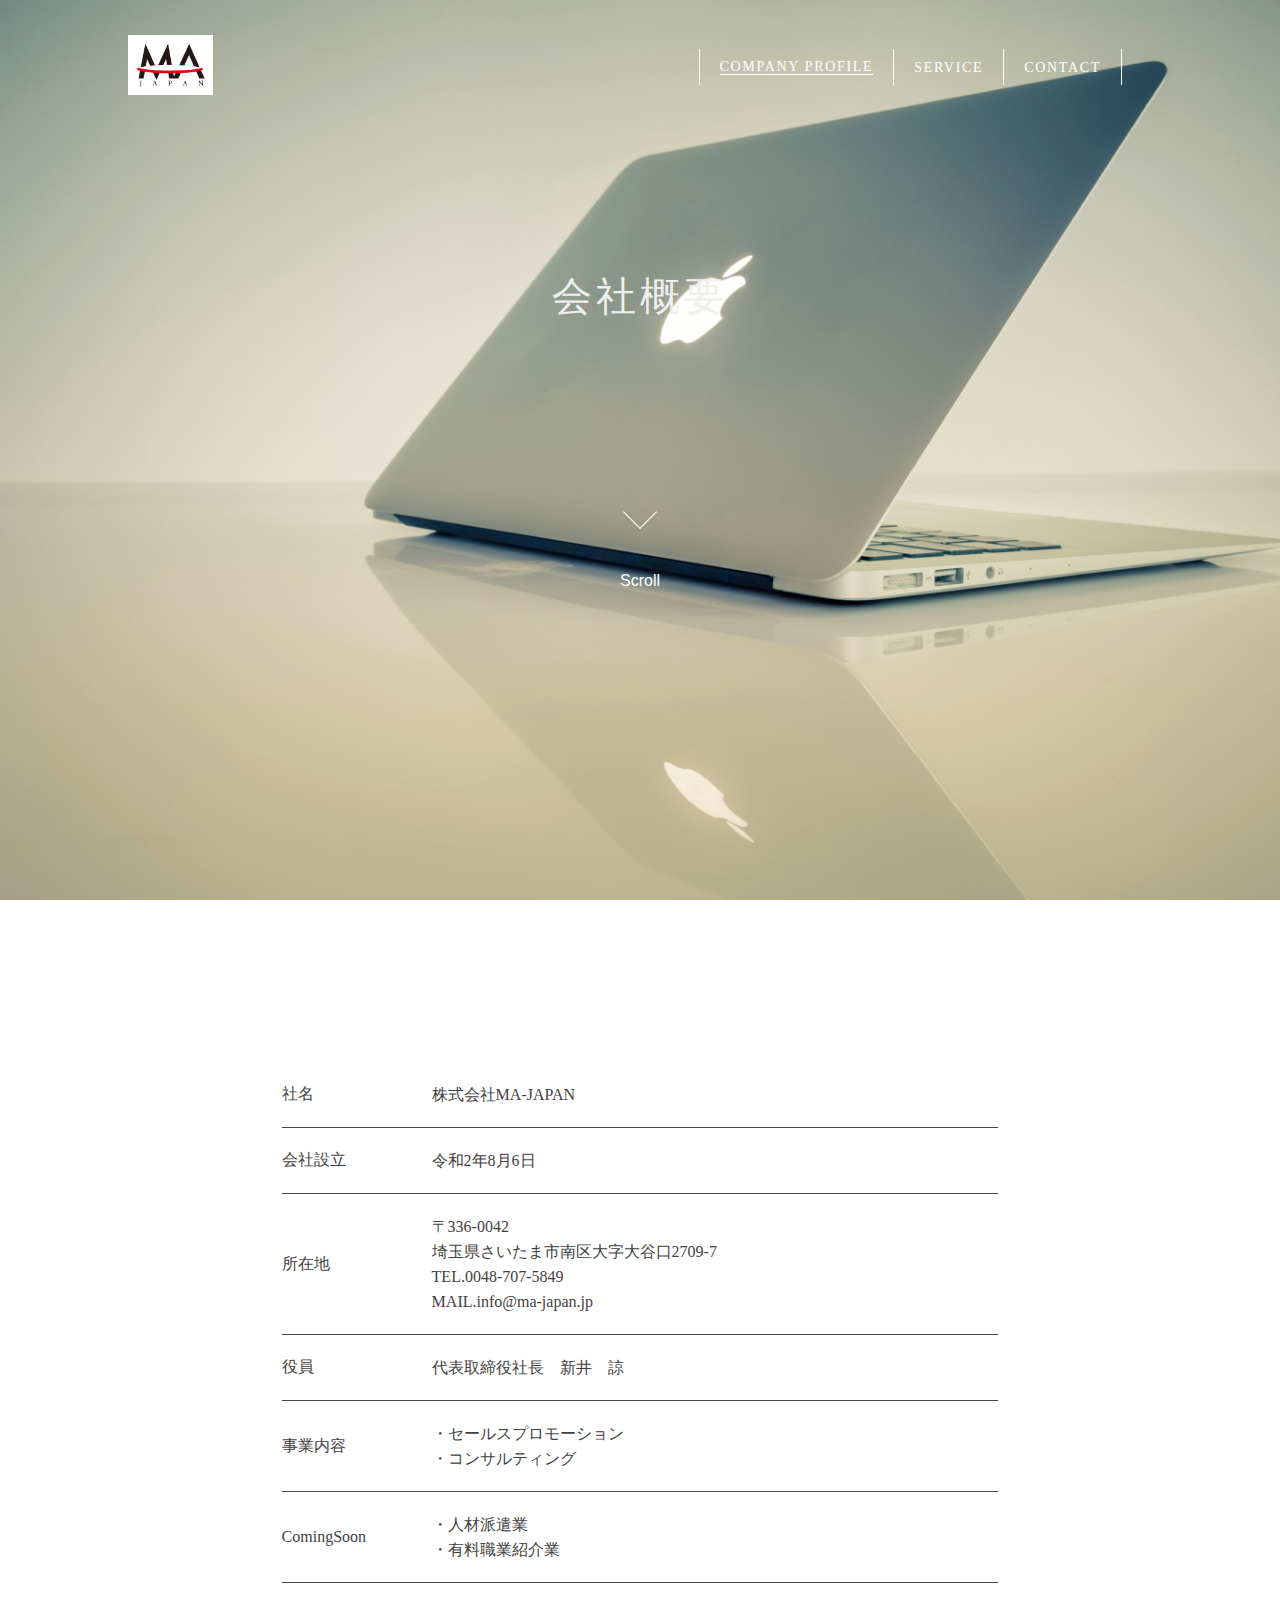
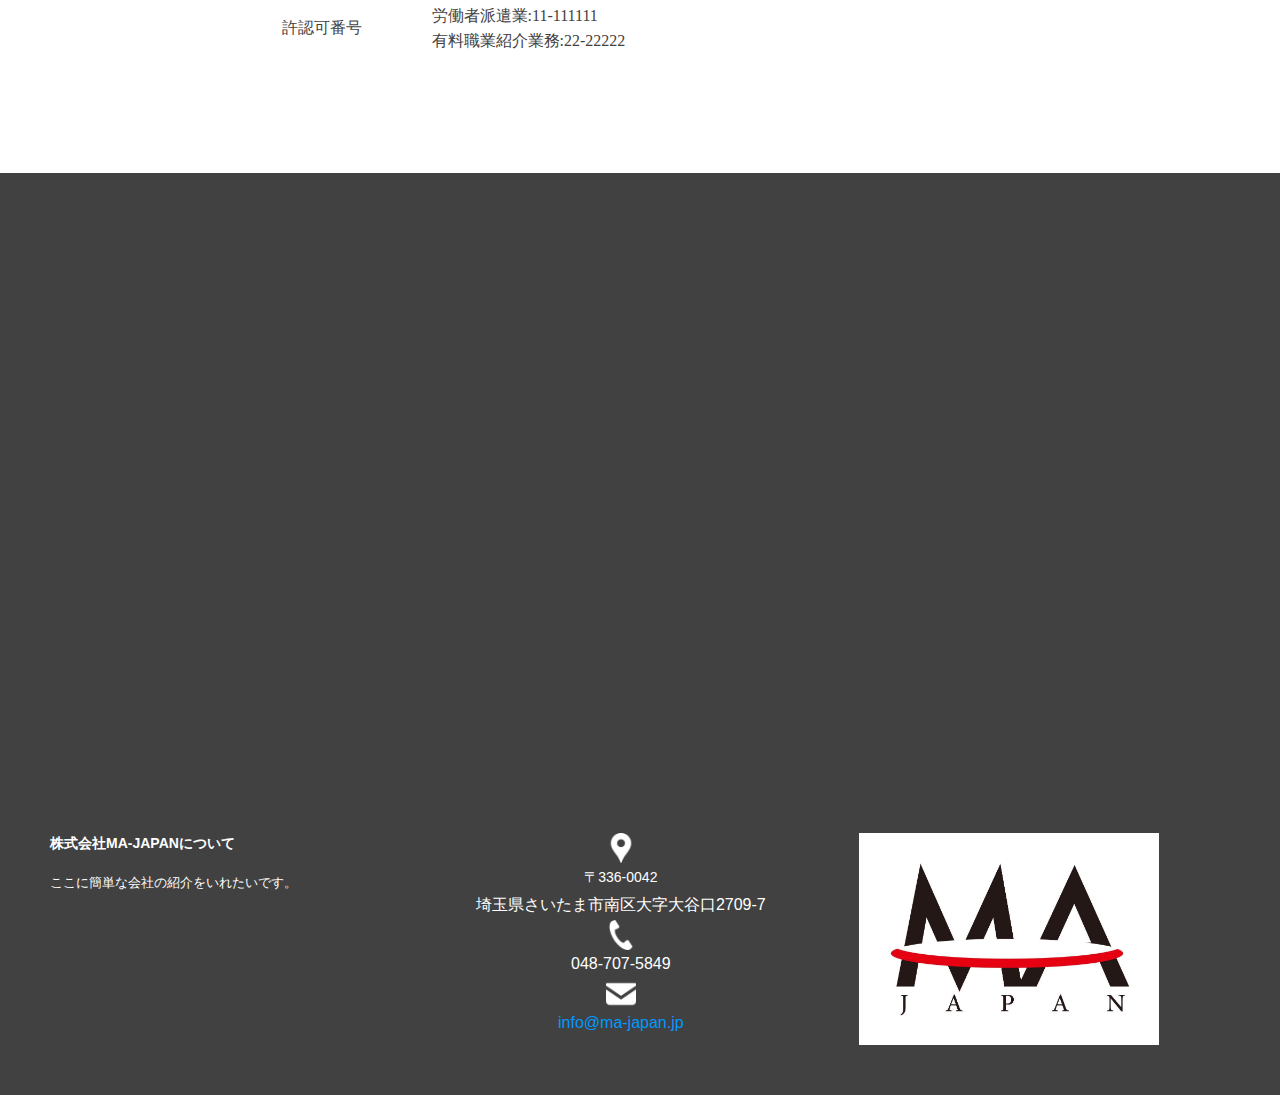
==== company.html @ 4486578c "Add files via upload" ====
<!DOCTYPE html>
<html lang="ja" xmlns:og="http://ogp.me/ns#">
<head>
  <meta http-equiv="Content-Type" content="text/html; charset=utf-8" />
  <meta http-equiv="Content-Style-Type" content="text/css" />
  <meta name="viewport" content="width=device-width, initial-scale=1, maximum-scale=1, user-scalable=no"/>
  <title>株式会社MA-JAPAN</title>
  <meta name="keywords" content="" />
  <meta name="description" content="" />
  <meta http-equiv="content-style-type" content="text/css" />
  <link rel="stylesheet" type="text/css" href="css/style.css" media="screen and (min-width: 899px)"/>
  <link rel="stylesheet" type="text/css" href="css/sp.css" media="screen and (max-width: 900px)"/>
  <link rel="stylesheet" type="text/css" href="css/index.css">
  <link rel="stylesheet" type="text/css" href="css/company.css">
  <link rel="stylesheet" type="text/css" href="css/responsive.css">
  <script src="https://ajax.googleapis.com/ajax/libs/jquery/2.0.3/jquery.min.js"></script>
  <script type="text/javascript" src="js/common.js"></script>
  <script type="text/javascript" src="js/jquery.js"></script>
  <link rel="icon" href="img/favicon.ico">
  <script>
  $(function(){
    click_menu();
  });

  function click_menu(){
    $('a[href^="#"]').click(function(){
      var speed = 1000;
      var href = $(this).attr("href");
      var target = $(href == "#" || href == "" ? 'html' : href);
      var position = target.offset().top;
      $('body,html').animate({scrollTop:position}, speed, 'swing');
      return false;
    });
  }

  window.onload = function() {
    let spinner = document.getElementById('my-spinner');

    // .box に .loaded を追加してローディング表示を消す
    spinner.classList.add('loaded');
  }

</script>
</head>
<body>
  <div id="my-spinner" class="box">
    <!-- type1 〜 type8 はお好みで -->
    <div class="spinner type1">
      <span>Loading...</span>
    </div>
  </div>
  <div id="main_company">
    <header>
      <!-- ヘッダー部分 -->
      <div id="main_header">
        <!-- <a href="index.html"><p class="main_header_logo">MA-JAPAN</p></a> -->
        <div id="main_header_logo">
          <a href="index.html"><img src="img/white_logo.jpg" alt="ヘッダーロゴ"></a>
          <div id="logo_font">
          </div>
        </div>
        <div id="main_header_info">
          <ul class="header_menu">
            <li class="btn1"><p>COMPANY PROFILE</p></li>
            <li class="btn2"><a href="service.html">SERVICE</a></li>
            <li class="btn3"><a href="contact.html">CONTACT</a></li>
          </ul>
        </div>
      </div>
      <!-- ここからメイン部分 -->
      <a class="menu">
        <span class="menu__line menu__line--top"></span>
        <span class="menu__line menu__line--center"></span>
        <span class="menu__line menu__line--bottom"></span>
      </a>
      <nav class="gnav">
        <div class="gnav__wrap">
          <ul class="gnav__menu">
            <li class="gnav__menu__item"><a href="company.html">COMPANY PROFILE</a></li>
            <li class="gnav__menu__item"><a href="service.html">SERVICE</a></li>
            <li class="gnav__menu__item"><a href="contact.html">CONTACT</a></li>
          </ul>
        </div>
      </nav>
    </header>
    <div id="company_font">
      <p classs="main_l">会社概要</p>
      <div id="scroll_company">
        <a href="#navi">Scroll<span></span></a>
      </div>
    </div>
    <div id="navi">
      <table>
        <tbody>
          <tr>
            <th>社名</th>
            <td>株式会社MA-JAPAN</td>
          </tr>
          <tr>
            <th>会社設立</th>
            <td>令和2年8月6日</td>
          </tr>
          <tr>
            <th>所在地</th>
            <td>〒336-0042<br>
              埼玉県さいたま市南区大字大谷口2709-7<br>
              TEL.0048-707-5849<br>
              MAIL.info@ma-japan.jp</td>
            </tr>
            <tr>
              <th>役員</th>
              <td>代表取締役社長　新井　諒</td>
            </tr>
            <tr>
              <th>事業内容</th>
              <td>
                ・セールスプロモーション<br>
                ・コンサルティング<br>
              </td>
            </tr>
            <tr>
              <th>ComingSoon</th>
              <td>
                ・人材派遣業<br>
                ・有料職業紹介業
              </td>
            </tr>
            <tr>
              <th>許認可番号</th>
              <td>労働者派遣業:11-111111<br>
                有料職業紹介業務:22-22222
              </td>
            </tr>
          </tbody>
        </table>
      </div>
      <div id="map">
        <iframe src="https://www.google.com/maps/embed?pb=!1m18!1m12!1m3!1d5468.989412065244!2d139.69213723415893!3d35.86037176868187!2m3!1f0!2f0!3f0!3m2!1i1024!2i768!4f13.1!3m3!1m2!1s0x6018954a46670385%3A0x32620290a5b397e2!2z44CSMzM2LTAwNDIg5Z-8546J55yM44GV44GE44Gf44G-5biC5Y2X5Yy65aSn5a2X5aSn6LC35Y-j77yS77yX77yQ77yZ4oiS77yX!5e0!3m2!1sja!2sjp!4v1597190887339!5m2!1sja!2sjp"
        width="100%" height="600px" frameborder="0" style=filter:grayscale(50%);-webkit-filter:grayscale(50%) allowfullscreen></iframe>
      </div>
    </div>
    <footer class="footer">
      <div class="footer-left col-md-4 col-sm-6">
        <p class="about">
          <span>株式会社MA-JAPANについて</span> ここに簡単な会社の紹介をいれたいです。
        </p>
        <!-- <div class="icons">
        <a href="#"><i class="fa fa-facebook"></i></a>
        <a href="#"><i class="fa fa-twitter"></i></a>
        <a href="#"><i class="fa fa-linkedin"></i></a>
        <a href="#"><i class="fa fa-google-plus"></i></a>
        <a href="#"><i class="fa fa-instagram"></i></a>
      </div> -->
    </div>
    <div class="footer-center col-md-4 col-sm-6">
      <img src="img/map.png" alt="tel.png">
      <div id="icon">
        <p><span> 〒336-0042</span> 埼玉県さいたま市南区大字大谷口2709-7</p>
      </div>
      <img src="img/tel.png" alt="tel.png">
      <div id="icon">
        <p> 048-707-5849</p>
      </div>
      <img src="img/mail.png" alt="tel.png">
      <div id="icon">
        <p><a href="#">info@ma-japan.jp</a></p>
      </div>
    </div>
    <div class="footer-right col-md-4 col-sm-6">
      <img src="img/white_logo.jpg" alt=""></a>
    </div>
  </footer>
  <div class="clear"></div>
</body>
</html>
---- css/style.css ----
@charset "utf-8";
*{margin:0;padding:0;}
body{
	font: 15px "游ゴシック","YuGothic","ヒラギノ角ゴ Pro W3","Hiragino Kaku Gothic Pro","ＭＳ Ｐゴシック","MS PGothic","メイリオ","Meiryo",arial,Osaka,Sans-Serif;
	color:#443f3f;
	min-width:1080px;
	line-height: 1.8em;
	position: relative;
}
a{
	text-decoration:none;
	color:#1d2088;
}
a:hover{
	color: #CB99CA;
	text-decoration:none;
}
a:active, a:focus{
	outline: 0;
}
a:hover img{
	opacity:0.9;
	filter:alpha(opacity=90);
	-ms-filter: “alpha( opacity=90 )”;
}
img{
	border:0;
}
ul,li{
	list-style: none;
}
.clear{
	clear:both;
}
.center{
	text-align:center;
}
.left{
	text-align: left;
}
.right{
	text-align: right;
}

/* PC専用 */
.pcnon{
	display: none;
}

/* ヘッダー */
h1{
	text-align:center;
	font-size: 12px;
	font-weight: normal;
}
h2{
	text-align:center;
	padding-top: 15px;
}
h2 img{
	width: 189px;
}

@charset "utf-8";

*{margin:0;padding:0;}

/* メニュー */

/*menu*/
.menu{
    height: 20px;
    position: absolute;
    right: 20px;
    top: 55px;
    width: 30px;
    z-index: 99;
		cursor: pointer;
		display: none
}
.menu__line{
    background: white;
    display: block;
    height: 2px;
    position: absolute;
    transition:transform .3s;
    width: 100%;
}
.menu__line--center{
    top: 9px;
}
.menu__line--bottom{
    bottom: 0;
}
.menu__line--top.active{
    top: 8px;
    transform: rotate(45deg);
}
.menu__line--center.active{
    transform:scaleX(0);
}
.menu__line--bottom.active{
    bottom: 10px;
    transform: rotate(135deg);
}
/*gnav*/
.gnav{
    background: rgba(0,0,0,0.8);
    display: none;
    height: 100%;
    position: fixed;
    width: 100%;
    z-index: 98;
    top: 0;
}
.gnav__wrap{
    align-items:center;
    display: flex;
    justify-content: center;
    position: absolute;
    width: 100%;
}
.gnav__menu__item{
    margin: 40px 0;
}
.gnav__menu__item a{
	color: #fff;
    font-size: 2em;
    font-weight: bold;
    padding: 40px;
	text-decoration: none;
    transition: .5s;
}
.gnav__menu__item a:hover{
    color: #666;
}


/* メイン */
.inner{
	width:1030px;
	margin:0 auto;
}

/* フッター */
.footlogo{
	background: #eee;
	text-align: center;
	margin-top: 70px;
	padding: 20px 0 18px;
}
.footlogo img{
	width: 189px;
}
---- css/sp.css ----
@charset "utf-8";
@import url("css/drawer.min.css");

*{margin:0;padding:0;}
body{
	font: 14px "游ゴシック","YuGothic","ヒラギノ角ゴ Pro W3","Hiragino Kaku Gothic Pro","ＭＳ Ｐゴシック","MS PGothic","メイリオ","Meiryo",arial,Osaka,Sans-Serif;
	color:#443f3f;
	line-height: 1.8em;
}
a{
	text-decoration:none;
	color:#1d2088;
}
a:hover{
	color: #FAEE00;
	text-decoration:none;
}
a:active, a:focus{
	outline: 0;
}
a:hover img{
	opacity:0.9;
	filter:alpha(opacity=90);
	-ms-filter: “alpha( opacity=90 )”;
}
img{
	border:0;
}
ul,li{
	list-style: none;
}
.clear{
	clear:both;
}
.center{
	text-align:center;
}
.left{
	text-align: left;
}
.right{
	text-align: right;
}
/* SP専用 */
.spnone{
	display: none;
}

/* ヘッダー */
h1{
	font-size: 11px;
	font-weight: normal;
	text-align: center;
}
header h2{
	padding: 10px 0 10px;
	text-align:center;
}
header h2 img{
	width: 37%;
}

/* メニュー */

/*menu*/
.menu{
    height: 20px;
    position: absolute;
    right: 20px;
    top: 55px;
    width: 30px;
    z-index: 99;
		/* display: none; */
}
.menu__line{
    background: white;
    display: block;
    height: 2px;
    position: absolute;
    transition:transform .3s;
    width: 100%;
}
.menu__line--center{
    top: 9px;
}
.menu__line--bottom{
    bottom: 0;
}
.menu__line--top.active{
    top: 8px;
    transform: rotate(45deg);
}
.menu__line--center.active{
    transform:scaleX(0);
}
.menu__line--bottom.active{
    bottom: 10px;
    transform: rotate(135deg);
}
/*gnav*/
.gnav{
    background: rgba(0,0,0,0.8);
    display: none;
    height: 100%;
    position: fixed;
    width: 100%;
    z-index: 98;
    top: 0;
}
.gnav__wrap{
    align-items:center;
    display: flex;
    /* height: 100%; */
    justify-content: center;
    position: absolute;
    width: 100%;
}
.gnav__menu__item{
    margin: 40px 0;
}

.gnav__menu {
	margin-top: 40px;
}

.gnav__menu__item a{
	color: #fff;
    font-size: 2em;
    font-weight: bold;
    /* padding: 40px; */
	text-decoration: none;
    transition: .5s;
}
.gnav__menu__item a:hover{
    color: #666;
}


/* メイン */
.spinner{
	width:92%;
	margin:0 auto;
}

/* フッター */
footer{
	background: #eee;
	padding: 30px 0 28px;
	/* margin-top: 50px; */
}
.footlogo{
	text-align: center;
}
.footlogo img{
	width: 40%;
}

/* ページトップ */
#page-top {
	position: fixed;
	bottom: 0px;
	right: 20px;
	font-size: 10px;
  font-weight:bold;
	z-index: 9999;
	background: #000;
	border-radius: 5px;
	letter-spacing: 0.1em;
	text-align:center;
	line-height:1.3em;
}
#page-top a {
	color: #fff;
	display: block;
  padding: 6px 4px 5px 5px;
}
#page-top a:hover {
	background: #f4901e;
  color: #fff;
  border-radius: 5px;
}
---- css/index.css ----
@charset "UTF-8";

/*---Reset---*/
body, h1, h2, h3, h4, h5, h6, p, address,
ul, ol, li, dl, dt, dd, img, form, table, tr, th, td {
	margin: 0;
	padding: 0;
	border: none;
	font-style: normal;
	font-weight: normal;
	font-size: 100%;
	text-align: left;
	list-style-type: none;
	border-collapse: collapse;
}

textarea { font-size: 100%; vertical-align:middle;}
img { border-style: none; display: block; }
hr { display: none; }
em{font-style: normal}
input{line-height:auto;vertical-align:middle;}
strong.more{color:#c30}
a{text-decoration: none;}

html {
}

body {
	font-family:'ヒラギノ角ゴ Pro W3','Hiragino Kaku Gothic Pro','メイリオ',Meiryo,'ＭＳ Ｐゴシック',sans-serif;
}

/*クラス定義*/
.clearfix:after {
	content: ".";
	display: block;
	clear: both;
	height: 0;
	visibility: hidden;
}

.clearfix {
	display: inline-table;
}

/* Hides from IE-mac \*/
* html .clearfix{height: 1%;}
*+html .clearfix{min-height: 1%;}
.clearfix {display: block;}
/* End hide from IE-mac */

* {
	-webkit-box-sizing: border-box;
	-moz-box-sizing: border-box;
	-o-box-sizing: border-box;
	-ms-box-sizing: border-box;
	box-sizing: border-box;
}

/*--- ページ基本デザイン ---*/

/* ローディングアニメーション */
.spinner {
  position: absolute;
  top: 50%;
  left: 50%;
  -webkit-transform: translate(-50%, -50%);
          transform: translate(-50%, -50%);
  -webkit-transform-origin: center;
          transform-origin: center;
  width: 120px;
  height: 120px;
}

/* Loading テキスト */
.spinner span {
  position: absolute;
  top: 50%;
  left: 50%;
  -webkit-transform: translate(-50%, -50%);
          transform: translate(-50%, -50%);
  font-size: 12px;
}
/* 1番目のアニメーションの場合 */
.spinner.type1 {
  border-radius: 50%;
  border-width: 8px;
  border-style: solid;
  border-color: #fff rgba(255, 255, 255, 0.12) rgba(255, 255, 255, 0.12);
  /* ローディング要素のアニメーションを指定 */
  -webkit-animation: spinner1_1 1.5s infinite linear forwards;
          animation: spinner1_1 1.5s infinite linear forwards;
}
.spinner.type1 span {
  /* Loading テキストのアニメーションを指定 */
  animation: spinner_loading_text 1.5s infinite linear forwards reverse;
}

/* ローディング要素のアニメーション内容 */
@-webkit-keyframes spinner1_1 {
  0% {
    -webkit-transform: translate(-50%, -50%) rotate(0);
            transform: translate(-50%, -50%) rotate(0);
  }
  100% {
    -webkit-transform: translate(-50%, -50%) rotate(360deg);
            transform: translate(-50%, -50%) rotate(360deg);
  }
}

@keyframes spinner1_1 {
  0% {
    -webkit-transform: translate(-50%, -50%) rotate(0);
            transform: translate(-50%, -50%) rotate(0);
  }
  100% {
    -webkit-transform: translate(-50%, -50%) rotate(360deg);
            transform: translate(-50%, -50%) rotate(360deg);
  }
}

/* Loading テキストのアニメーション内容 */
@-webkit-keyframes spinner_loading_text {
  0% {
    opacity: 1;
    -webkit-transform: translate(-50%, -50%) rotate(0deg);
            transform: translate(-50%, -50%) rotate(0deg);
  }
  50% {
    opacity: 0;
    -webkit-transform: translate(-50%, -50%) rotate(180deg);
            transform: translate(-50%, -50%) rotate(180deg);
  }
  100% {
    opacity: 1;
    -webkit-transform: translate(-50%, -50%) rotate(360deg);
            transform: translate(-50%, -50%) rotate(360deg);
  }
}
@keyframes spinner_loading_text {
  0% {
    opacity: 1;
    -webkit-transform: translate(-50%, -50%) rotate(0deg);
            transform: translate(-50%, -50%) rotate(0deg);
  }
  50% {
    opacity: 0;
    -webkit-transform: translate(-50%, -50%) rotate(180deg);
            transform: translate(-50%, -50%) rotate(180deg);
  }
  100% {
    opacity: 1;
    -webkit-transform: translate(-50%, -50%) rotate(360deg);
            transform: translate(-50%, -50%) rotate(360deg);
  }
}

.box{
  position: fixed;
  top: 0;
  left: 0;
  width: 100vw;
  height: 100vh;
  z-index: 9999;
  -webkit-transition: all 1.2s ease; /* 1.2秒でフェードアウト */
          transition: all 1.2s ease;
  color: #fff; /* ローディングアニメーションカラー */
  background-color: #333; /* 背景カラー */
}

/* ローディング表示を消すための定義 */
.box.loaded{
  opacity:0;
  visibility:hidden;
  pointer-events:none;
}



#scroll {
	padding-top: 30px;
	margin: 0 auto;
	text-align: center;
}
 #scroll a {
  padding-top: 70px;
	color: black;
}
#scroll a span {
  position: absolute;
  top: 90%;
  left: 50%;
  width: 24px;
  height: 24px;
  margin-left: -12px;
  border-left: 1px solid black;
  border-bottom: 1px solid black;
  -webkit-transform: rotate(-45deg);
  transform: rotate(-45deg);
  -webkit-animation: sdb 1.5s infinite;
  animation: sdb 1.5s infinite;
  box-sizing: border-box;
}
@-webkit-keyframes sdb {
  0% {
    -webkit-transform: rotate(-45deg) translate(0, 0);
    opacity: 0;
  }
  50% {
    opacity: 1;
  }
  100% {
    -webkit-transform: rotate(-45deg) translate(-20px, 20px);
    opacity: 0;
  }
}
@keyframes sdb {
  0% {
    transform: rotate(-45deg) translate(0, 0);
    opacity: 0;
  }
  50% {
    opacity: 1;
  }
  100% {
    transform: rotate(-45deg) translate(-20px, 20px);
    opacity: 0;
  }
}

#main_all {
	background-size: cover;
	background-position: center;
	background-repeat: no-repeat;
	height: 550px;
	width: 100%;
	background: -moz-linear-gradient(top, #555555, #FFF);
	background: -webkit-linear-gradient(top, #555555, #FFF);
	background: linear-gradient(to bottom, #555555, #FFF);
	margin-bottom: 100px;
	position: relative;
}


#main_header {
	width: 1140px;
	margin: 0 auto;
	height: 70px;
	padding-top: 20px;
	/* border-bottom: 1px solid #9f9f9f; */
	/* background-color: yellow; */
}

#main_header_logo {
	display: flex;
	/* background-color: #9f9f9f; */
	float: left;
	height: 70px;
	width: 70px;
	font-size: 14px;
	color: white;
	/* line-height: 60px; */
	padding-top: 15px;
	font-family: 'Roboto Slab', serif
}

#main_header_logo img {
	height: 60px;
}

#logo_font p{
	width: 80px;
	padding-top: 15px;
}

#main_header_info {
	/* background-color: green; */
	float: right;
	margin: 29px 30px;
}

/* liと：の間を空けると反応しないよ */
#main_header_info li:first-child {
	border-left: 1px solid white;
}

#main_header_info li {
	float: left;
	border-right: 1px solid white;
	padding: 10px 20px;
	line-height: 15px;
}

#main_header_info li a {
	font-size: 14px;
	color: white;
	line-height: 15px;
	/* font-family: sans-serif; */
	font-family: 'Roboto Slab', serif;
	letter-spacing: 0.12em;
	position: relative;
	display: inline-block;
	transition: .3s;
}

#main_header_info li a::after {
  position: absolute;
  bottom: 0;
  left: 0;
  content: '';
  width: 0;
  height: 1px;
  background-color: white;
  transition: .3s;
}
#main_header_info li a:hover::after {
  width: 100%;
}



#inner {
	margin: 200px auto;
}

 #inner  p{
	font-size: 40px;
	font-weight: 200;
	line-height: 1.33333333;
	letter-spacing: 0.1em;
	text-align: center;
	font-family: 'Roboto Slab', serif;
	width: 314px;
	margin: 0 auto;
	/* color: #EEEEEE; */
}

#servise_font {
	font-size: 32px;
	font-weight: 200;
	line-height: 1.33333333;
	letter-spacing: 0.1em;
	font-family: 'Roboto Slab', serif;
	margin-top: 180px;
	/* width: 40%; */
	float: right;
	text-align: center;
}

#img_f {
	background-image: url(../img/pawel-chu-ULh0i2txBCY-unsplash.jpg);
	background-size: cover;
	background-position: center;
	background-repeat: no-repeat;
	height: 550px;
	width: 100%;
}

#servise {
	font-size: 32px;
	font-weight: 200;
	line-height: 1.33333333;
	letter-spacing: 0.1em;
	font-family: 'Roboto Slab', serif;
	text-align: center;
	margin: 0 0 50px 0;
	padding-top: 50px;
}

#service_pic {
	padding: 10px;
	margin: 0 auto;
}

.btn-flat-simple {
  position: relative;
  display: inline-block;
  padding: 0.25em 0.5em;
  text-decoration: none;
  color: #173747;
  background: #ECECEC;
  transition: .4s;
}

.btn-flat {
  position: relative;
  display: inline-block;
  padding: 0.25em 0.5em;
  text-decoration: none;
  color: #173747;
  transition: .4s;
}


.btn-flat-simple:hover {
  background: #FF6928	;
  color: white;
}

#second_all {
	background-size: cover;
	background-position: center;
	background-repeat: no-repeat;
	height: 100%;
	width: 100%;
	background: -moz-linear-gradient(top, #555555, #FFF);
	background: -webkit-linear-gradient(top, #555555, #FFF);
	background: linear-gradient(to bottom, #FFF, #848484);
	position: relative;
	padding-bottom: 50px;
}


.grid {
	position: relative;
	margin: 0 auto;
	max-width: 900px;
	list-style: none;
	text-align: center;
	display: flex;
	flex-wrap: wrap;
}

/* Common style */
.grid figure {
	position: relative;
	overflow: hidden;
	margin: 0 auto;
	background: #3085a3;
	text-align: center;
	cursor: pointer;
	display: flex;
	flex-wrap: wrap;
	width: 400px;
	height: 300px;
}

.grid figure img {
	position: relative;
	display: block;
	min-height: 100%;
	max-width: 100%;
	opacity: 0.8;
}

.grid figure figcaption {
	padding: 2em;
	color: #fff;
	text-transform: uppercase;
	font-size: 1.25em;
	-webkit-backface-visibility: hidden;
	backface-visibility: hidden;
}

.grid figure figcaption::before,
.grid figure figcaption::after {
	pointer-events: none;
}

.grid figure figcaption,
.grid figure figcaption > a {
	position: absolute;
	top: 0;
	left: 0;
	width: 100%;
	height: 100%;
}

/* Anchor will cover the whole item by default */
/* For some effects it will show as a button */
.grid figure figcaption > a {
	z-index: 1000;
	text-indent: 200%;
	white-space: nowrap;
	font-size: 0;
	opacity: 0;
}

.grid figure h2 {
	word-spacing: -0.15em;
	font-weight: 300;
}

.grid figure h2 span {
	font-weight: 800;
}

.grid figure h2,
.grid figure p {
	margin: 0;
}

.grid figure p {
	letter-spacing: 1px;
	font-size: 68.5%;
}

/* Individual effects */

/*---------------*/
/***** Lily *****/
/*---------------*/

figure.effect-lily img {
	max-width: none;
	width: -webkit-calc(100% + 50px);
	width: calc(100% + 50px);
	opacity: 0.7;
	-webkit-transition: opacity 0.35s, -webkit-transform 0.35s;
	transition: opacity 0.35s, transform 0.35s;
	-webkit-transform: translate3d(-40px,0, 0);
	transform: translate3d(-40px,0,0);
}

figure.effect-lily figcaption {
	text-align: left;
}

figure.effect-lily figcaption > div {
	position: absolute;
	bottom: 0;
	left: 0;
	padding: 2em;
	width: 100%;
	height: 50%;
}

figure.effect-lily h2,
figure.effect-lily p {
	-webkit-transform: translate3d(0,40px,0);
	transform: translate3d(0,40px,0);
}

figure.effect-lily h2 {
	-webkit-transition: -webkit-transform 0.35s;
	transition: transform 0.35s;
}

figure.effect-lily p {
	color: rgba(255,255,255,0.8);
	opacity: 0;
	-webkit-transition: opacity 0.2s, -webkit-transform 0.35s;
	transition: opacity 0.2s, transform 0.35s;
}

figure.effect-lily:hover img,
figure.effect-lily:hover p {
	opacity: 1;
}

figure.effect-lily:hover img,
figure.effect-lily:hover h2,
figure.effect-lily:hover p {
	-webkit-transform: translate3d(0,0,0);
	transform: translate3d(0,0,0);
}

figure.effect-lily:hover p {
	-webkit-transition-delay: 0.05s;
	transition-delay: 0.05s;
	-webkit-transition-duration: 0.35s;
	transition-duration: 0.35s;
}

/*---------------*/
/***** Sadie *****/
/*---------------*/

figure.effect-sadie figcaption::before {
	position: absolute;
	top: 0;
	left: 0;
	width: 100%;
	height: 100%;
	background: -webkit-linear-gradient(top, rgba(72,76,97,0) 0%, rgba(72,76,97,0.8) 75%);
	background: linear-gradient(to bottom, rgba(72,76,97,0) 0%, rgba(72,76,97,0.8) 75%);
	content: '';
	opacity: 0;
	-webkit-transform: translate3d(0,50%,0);
	transform: translate3d(0,50%,0);
}

figure.effect-sadie h2 {
	position: absolute;
	top: 50%;
	left: 0;
	width: 100%;
	text-align: center;
	font-size: 23px;
	color: #e5e5e5;
	-webkit-transition: -webkit-transform 0.35s, color 0.35s;
	transition: transform 0.35s, color 0.35s;
	-webkit-transform: translate3d(0,-50%,0);
	transform: translate3d(0,-50%,0);
}

figure.effect-sadie h3 {
	position: absolute;
	top: 50%;
	left: 0;
	width: 100%;
	/* text-align: center; */
	font-size: 23px;
	color: #e5e5e5;
	-webkit-transition: -webkit-transform 0.35s, color 0.35s;
	transition: transform 0.35s, color 0.35s;
	-webkit-transform: translate3d(0,-50%,0);
	transform: translate3d(0,-50%,0);
}


figure.effect-sadie figcaption::before,
figure.effect-sadie p {
	-webkit-transition: opacity 0.35s, -webkit-transform 0.35s;
	transition: opacity 0.35s, transform 0.35s;
}

figure.effect-sadie p {
	position: absolute;
	bottom: 0;
	left: 0;
	padding: 2em;
	width: 100%;
	opacity: 0;
	-webkit-transform: translate3d(0,10px,0);
	transform: translate3d(0,10px,0);
}

figure.effect-sadie:hover h2 {
	color: #fff;
	-webkit-transform: translate3d(0,-50%,0) translate3d(0,-40px,0);
	transform: translate3d(0,-50%,0) translate3d(0,-40px,0);
}
figure.effect-sadie:hover h3 {
	color: #fff;
	-webkit-transform: translate3d(0,-50%,0) translate3d(0,-40px,0);
	transform: translate3d(0,-50%,0) translate3d(0,-40px,0);
}


figure.effect-sadie:hover figcaption::before ,
figure.effect-sadie:hover p {
	opacity: 1;
	-webkit-transform: translate3d(0,0,0);
	transform: translate3d(0,0,0);
}

/*---------------*/
/***** Roxy *****/
/*---------------*/

figure.effect-roxy {
	background: -webkit-linear-gradient(45deg, #ff89e9 0%, #05abe0 100%);
	background: linear-gradient(45deg, #ff89e9 0%,#05abe0 100%);
}

figure.effect-roxy img {
	max-width: none;
	width: -webkit-calc(100% + 60px);
	width: calc(100% + 60px);
	-webkit-transition: opacity 0.35s, -webkit-transform 0.35s;
	transition: opacity 0.35s, transform 0.35s;
	-webkit-transform: translate3d(-50px,0,0);
	transform: translate3d(-50px,0,0);
}

figure.effect-roxy figcaption::before {
	position: absolute;
	top: 30px;
	right: 30px;
	bottom: 30px;
	left: 30px;
	border: 1px solid #fff;
	content: '';
	opacity: 0;
	-webkit-transition: opacity 0.35s, -webkit-transform 0.35s;
	transition: opacity 0.35s, transform 0.35s;
	-webkit-transform: translate3d(-20px,0,0);
	transform: translate3d(-20px,0,0);
}

figure.effect-roxy figcaption {
	padding: 3em;
	text-align: left;
}

figure.effect-roxy h2 {
	padding: 30% 0 10px 0;
}

figure.effect-roxy p {
	opacity: 0;
	-webkit-transition: opacity 0.35s, -webkit-transform 0.35s;
	transition: opacity 0.35s, transform 0.35s;
	-webkit-transform: translate3d(-10px,0,0);
	transform: translate3d(-10px,0,0);
}

figure.effect-roxy:hover img {
	opacity: 0.7;
	-webkit-transform: translate3d(0,0,0);
	transform: translate3d(0,0,0);
}

figure.effect-roxy:hover figcaption::before,
figure.effect-roxy:hover p {
	opacity: 1;
	-webkit-transform: translate3d(0,0,0);
	transform: translate3d(0,0,0);
}

h2 {
	text-align: center;
	font-size: 25px;
	font-weight: 200;
	line-height: 1.33333333;
	letter-spacing: 0.1em;
	text-align: center;
	font-family: 'Roboto Slab', serif;
	color: #EEEEEE;
}

h3 {
	text-align: center;
	font-size: 25px;
	font-weight: 200;
	line-height: 1.33333333;
	letter-spacing: 0.1em;
	text-align: center;
	font-family: 'Roboto Slab', serif;
	color: #EEEEEE;
}


.footer {
  background-color: #414141;
  width: 100%;
  text-align: left;
  font-family: sans-serif;
  font-weight: bold;
  font-size: 16px;
  padding: 50px;
}

.footer .footer-left,
.footer .footer-center,
.footer .footer-right {

  display: inline-block;
  vertical-align: top;
}


/* footer left*/

.footer .footer-left {
  width: 33%;
  padding-right: 15px;
}

.footer .about {
  line-height: 20px;
  color: #ffffff;
  font-size: 13px;
  font-weight: normal;
  margin: 0;
}

.footer .about span {
  display: block;
  color: #ffffff;
  font-size: 14px;
  font-weight: bold;
  margin-bottom: 20px;
}

.footer .icons {
  margin-top: 25px;
}

.footer .icons a {
  display: inline-block;
  width: 35px;
  height: 35px;
  cursor: pointer;
  background-color: #33383b;
  border-radius: 2px;
  font-size: 20px;
  color: #ffffff;
  text-align: center;
  line-height: 35px;
  margin-right: 3px;
  margin-bottom: 5px;
}


/* footer center*/

.footer .footer-center {
  width: 30%;
}

.footer .footer-center i {
  background-color: #33383b;
  color: #ffffff;
  font-size: 25px;
  width: 38px;
  height: 38px;
  border-radius: 50%;
  text-align: center;
  line-height: 42px;
  margin: 10px 15px;
  vertical-align: middle;
}

.footer .footer-center i.fa-envelope {
  font-size: 17px;
  line-height: 38px;
}

.footer .footer-center p {
  display: inline-block;
  color: #ffffff;
  vertical-align: middle;
  margin: 0;
	text-align: center;
}

.footer .footer-center p span {
  display: block;
  font-weight: normal;
  font-size: 14px;
  line-height: 2;
	text-align: center;
}

.footer .footer-center p a {
  color: #0099ff;
  text-decoration: none;
}

.footer .footer-center img {
	width: 30px;
	color: white;
	margin: 0 auto;
}

#icon {
	text-align: center;
}

/* footer right*/

.footer .footer-right {
  width: 35%;
}

.footer .footer-right img {
	width: 300px;
	margin: 0 auto;
}

.footer h2 {
  color: #ffffff;
  font-size: 36px;
  font-weight: normal;
  margin: 0;
}

.footer h2 span {
  color: #0099ff;
}

.footer .menu {
  color: #ffffff;
  margin: 20px 0 12px;
  padding: 0;
}

.footer .menu a {
  display: inline-block;
  line-height: 1.8;
  text-decoration: none;
  color: inherit;
}

.footer .menu a:hover {
  color: #0099ff;
}

.footer .name {
  color: #0099ff;
  font-size: 14px;
  font-weight: normal;
  margin: 0;
}

#map {
	width: 100%;
	background-color: #414141;
}

@media (max-width: 767px) {
  .footer {
    font-size: 14px;
  }
  .footer .footer-left,
  .footer .footer-center,
  .footer .footer-right {
    display: block;
    width: 100%;
    margin-bottom: 40px;
    text-align: center;
  }
  .footer .footer-center i {
    margin-left: 0;
  }
}

@media (max-width: 900px) {

	.header_menu {
		display: none;
		}

		#inner p {
		font-size: 26px;
		width: 100%;

		}
		#servise_font {
			width: 100%;
		}

		.grid figure {
			width: 60%;
		}

		#scroll {
			padding-top: 45px;
		}
		.footer .footer-right img {
			width: 80%;
		}

		.gnav__menu__item a {
			font-size: 20px;
		}

		figure.effect-sadie p {
			display: none;
		}

}

@media (max-width: 600px) {

	.grid figure {
		width: 80%;
		height: 200px;
	}
}




/*---------------*/
/***** Bubba *****/
/*---------------*/

/* @media screen and (max-width:768px) {
	#header_all_main {
		background-size: cover;
	}
	#main_header {
		width: 100%;
	}
	#main p {
		width: 100%;
	}
	#list {
		width: 100%;
		display: block;
		margin: 30px auto;
	}
	.service_pic_ul {
		width: 100%;
	}
	.recruit_box {
		width: 100%;
	}
	#recruit .recruit_container {
		width: 100%;
	}
	#recruit .recruit_container_second {
		width: 100%;
	}
	#nav-drawer {
		display: block;
		float: right;
		padding: 18px 30px 0 0;
	}
	#main_tel {
		float: left;
		padding-left: 250px;
	}
	#main_header_info ul {
		display: none;
	}
	#main p {
		width: 40%;
	}
} */
---- css/company.css ----
@charset "UTF-8";

/*---Reset---*/
body, h1, h2, h3, h4, h5, h6, p, address,
ul, ol, li, dl, dt, dd, img, form, table, tr, th, td {
	margin: 0;
	padding: 0;
	border: none;
	font-style: normal;
	font-weight: normal;
	font-size: 100%;
	text-align: left;
	list-style-type: none;
	border-collapse: collapse;
}

textarea { font-size: 100%; vertical-align:middle;}
img { border-style: none; display: block; }
hr { display: none; }
em{font-style: normal}
input{line-height:auto;vertical-align:middle;}
strong.more{color:#c30}
a{text-decoration: none;}

html {
}

body {
	font-family:'ヒラギノ角ゴ Pro W3','Hiragino Kaku Gothic Pro','メイリオ',Meiryo,'ＭＳ Ｐゴシック',sans-serif;
}

/*クラス定義*/
.clearfix:after {
	content: ".";
	display: block;
	clear: both;
	height: 0;
	visibility: hidden;
}

.clearfix {
	display: inline-table;
}

/* Hides from IE-mac \*/
* html .clearfix{height: 1%;}
*+html .clearfix{min-height: 1%;}
.clearfix {display: block;}
/* End hide from IE-mac */

* {
	-webkit-box-sizing: border-box;
	-moz-box-sizing: border-box;
	-o-box-sizing: border-box;
	-ms-box-sizing: border-box;
	box-sizing: border-box;
}

/*--- ページ基本デザイン ---*/

#main_company {
	background-image: url(../img/markus-spiske-s7nlaF3kefg-unsplash.jpg);
	background-size: cover;
	background-position: center;
	background-repeat: no-repeat;
	width: 100%;
	background-attachment: fixed;
	height: 100%;
	/* -webkit-filter: grayscale(100%);
	-moz-filter: grayscale(100%);
	-ms-filter: grayscale(100%);
	-o-filter: grayscale(100%);
	filter: grayscale(100%); */
	position: relative;
}

#navi {
	margin: 100px auto;
	width: 70%;
	background-color: rgba(999, 999, 999, 0.9);
}

#navi table {
	/* border-top: 1px solid #e0e0e0; */
	/* background-color: red; */
	margin: 0 auto;
	width: 920px;
}

#navi tr {
	border-bottom: 1px solid #494949;
}

#navi tr:last-child {
	border-bottom: none;
}

#navi th {
	width: 150px;
	/* background-color: blue; */
	text-align: left;
	font-family: serif;

}

#navi td {
	line-height: 25px;
	padding: 20px 0;
	font-family: serif;
}

#company_font {
	margin: 200px auto 466px auto;
}

#company_font  p{
	font-size: 40px;
	font-weight: 200;
	line-height: 1.33333333;
	letter-spacing: 0.1em;
	text-align: center;
	font-family: 'Roboto Slab', serif;
	width: 314px;
	margin: 0 auto;
	color: #EEEEEE;
}

#main_header_info .btn1 p{
	border-bottom: 1px solid white;
	color: white;
	font-size: 14px;
	line-height: 15px;
	/* font-family: sans-serif; */
	font-family: 'Roboto Slab', serif;
	letter-spacing: 0.12em;
}

#map {
	width: 100%;
	background-color: #414141;
}

#scroll_company {
	/* padding-top: 30px; */
	margin: 244px auto 0 auto;
	text-align: center;
}
 #scroll_company a {
  /* padding-top: 70px; */
	color: white;
}

#scroll_company a span {
  position: absolute;
  top: 21%;
  left: 50%;
  width: 24px;
  height: 24px;
  margin-left: -12px;
  border-left: 1px solid white;
  border-bottom: 1px solid white;
  -webkit-transform: rotate(-45deg);
  transform: rotate(-45deg);
  -webkit-animation: sdb 1.5s infinite;
  animation: sdb 1.5s infinite;
  box-sizing: border-box;
}
@-webkit-keyframes sdb {
  0% {
    -webkit-transform: rotate(-45deg) translate(0, 0);
    opacity: 0;
  }
  50% {
    opacity: 1;
  }
  100% {
    -webkit-transform: rotate(-45deg) translate(-20px, 20px);
    opacity: 0;
  }
}
@keyframes sdb {
  0% {
    transform: rotate(-45deg) translate(0, 0);
    opacity: 0;
  }
  50% {
    opacity: 1;
  }
  100% {
    transform: rotate(-45deg) translate(-20px, 20px);
    opacity: 0;
  }
}

@media (max-width: 900px) {
	#navi table {
		width: 80%;
	}

	#navi tr {
		display: block;
		border-bottom: none;
	}

	#navi th {
		display: block;
		border-bottom: 1px solid black;
		width: 100%;
	}

	#navi {
	padding: 30px 0 10px 0;
	}

	#scroll_company a span{
		top: 19%;
	}

}

@media (max-width: 650px) {
	#navi {
		width: 100%;
	}
	#company_font p {
		width: 100%;
	}
}
---- css/responsive.css ----
@charset "UTF-8";

/*---Reset---*/
body, h1, h2, h3, h4, h5, h6, p, address,
ul, ol, li, dl, dt, dd, img, form, table, tr, th, td {
	margin: 0;
	padding: 0;
	border: none;
	font-style: normal;
	font-weight: normal;
	font-size: 100%;
	text-align: left;
	list-style-type: none;
	border-collapse: collapse;
}

textarea { font-size: 100%; vertical-align:middle;}
img { border-style: none; display: block; }
hr { display: none; }
em{font-style: normal}
input{line-height:auto;vertical-align:middle;}
strong.more{color:#c30}
a{text-decoration: none;}

html {
}

body {
	font-family:'ヒラギノ角ゴ Pro W3','Hiragino Kaku Gothic Pro','メイリオ',Meiryo,'ＭＳ Ｐゴシック',sans-serif;
}

/*クラス定義*/
.clearfix:after {
	content: ".";
	display: block;
	clear: both;
	height: 0;
	visibility: hidden;
}

.clearfix {
	display: inline-table;
}

/* Hides from IE-mac \*/
* html .clearfix{height: 1%;}
*+html .clearfix{min-height: 1%;}
.clearfix {display: block;}
/* End hide from IE-mac */

* {
	-webkit-box-sizing: border-box;
	-moz-box-sizing: border-box;
	-o-box-sizing: border-box;
	-ms-box-sizing: border-box;
	box-sizing: border-box;
}

/*--- ページ基本デザイン ---*/
@media screen and (max-width:1366px) {

	#main_header {
		width: 80%;
	}
	#main p {
		width: 100%;
	}

	#navi table {
		width: 80%;
	}
}
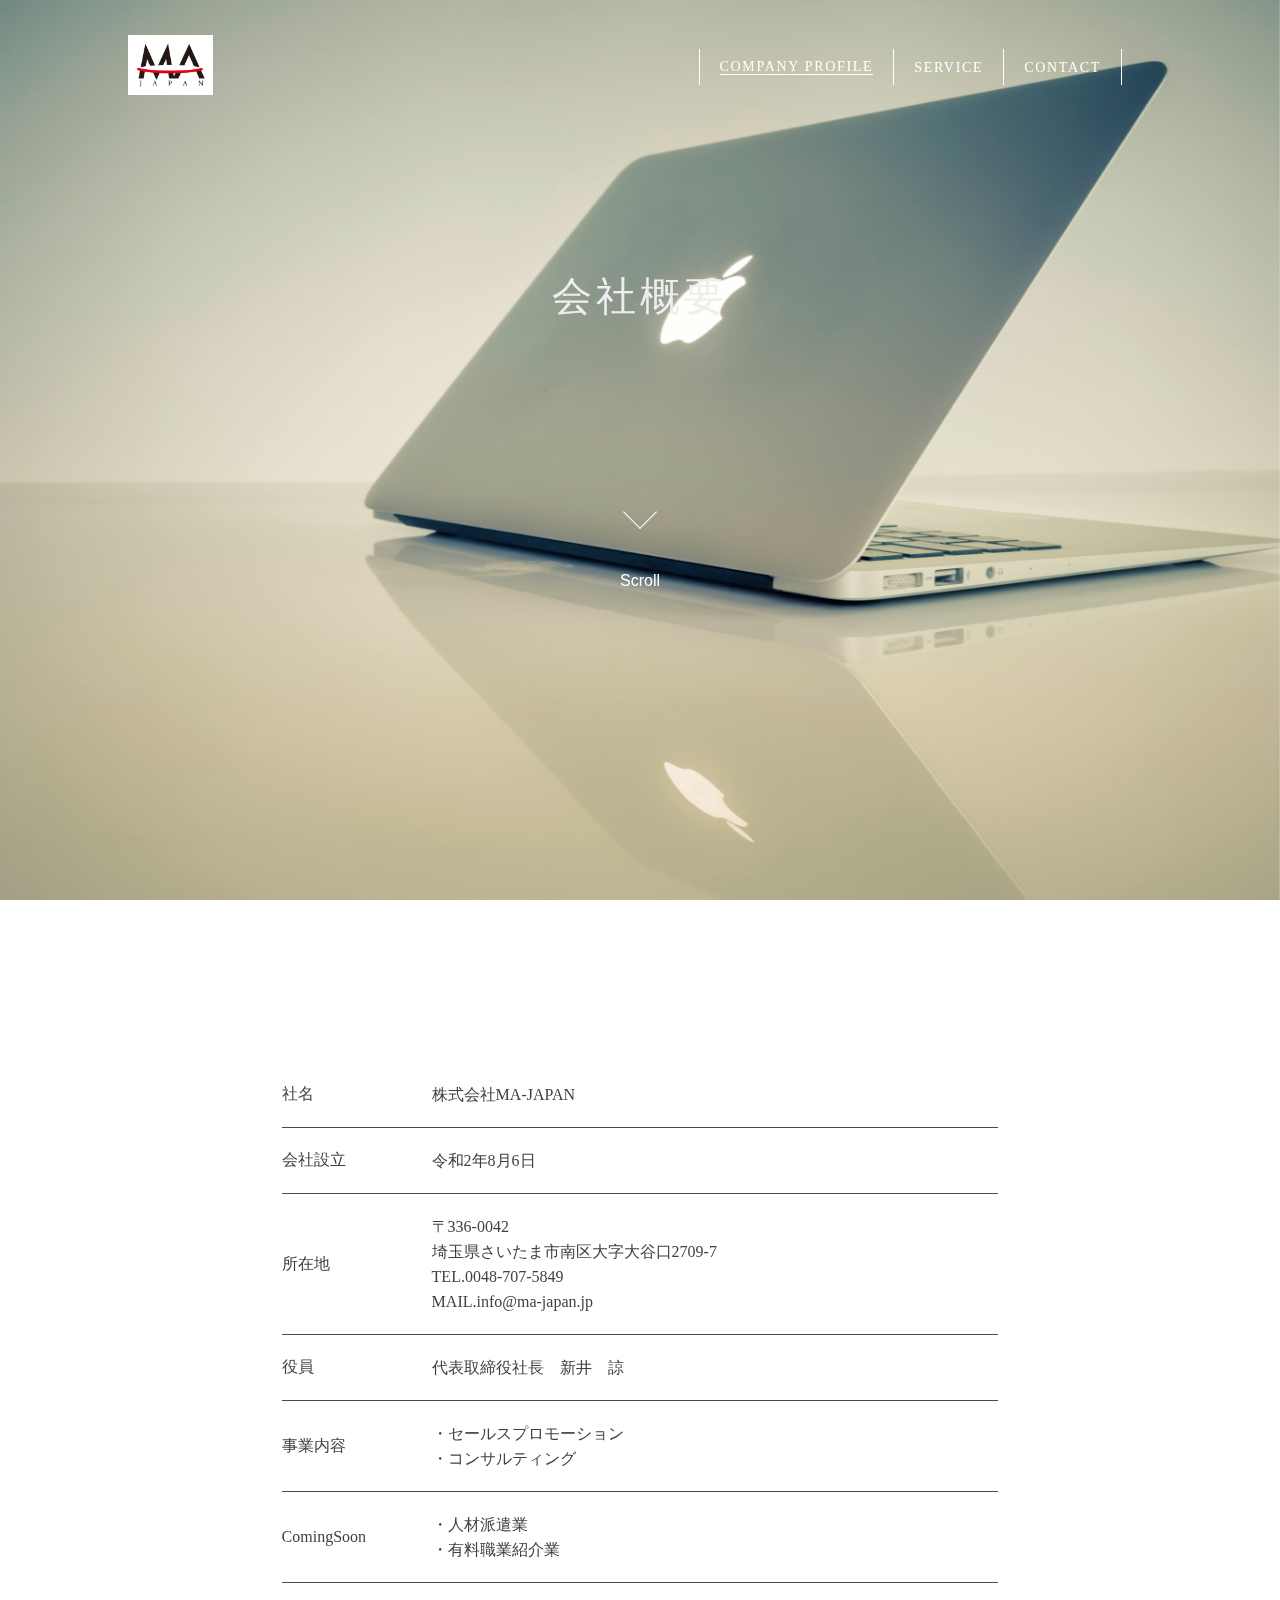
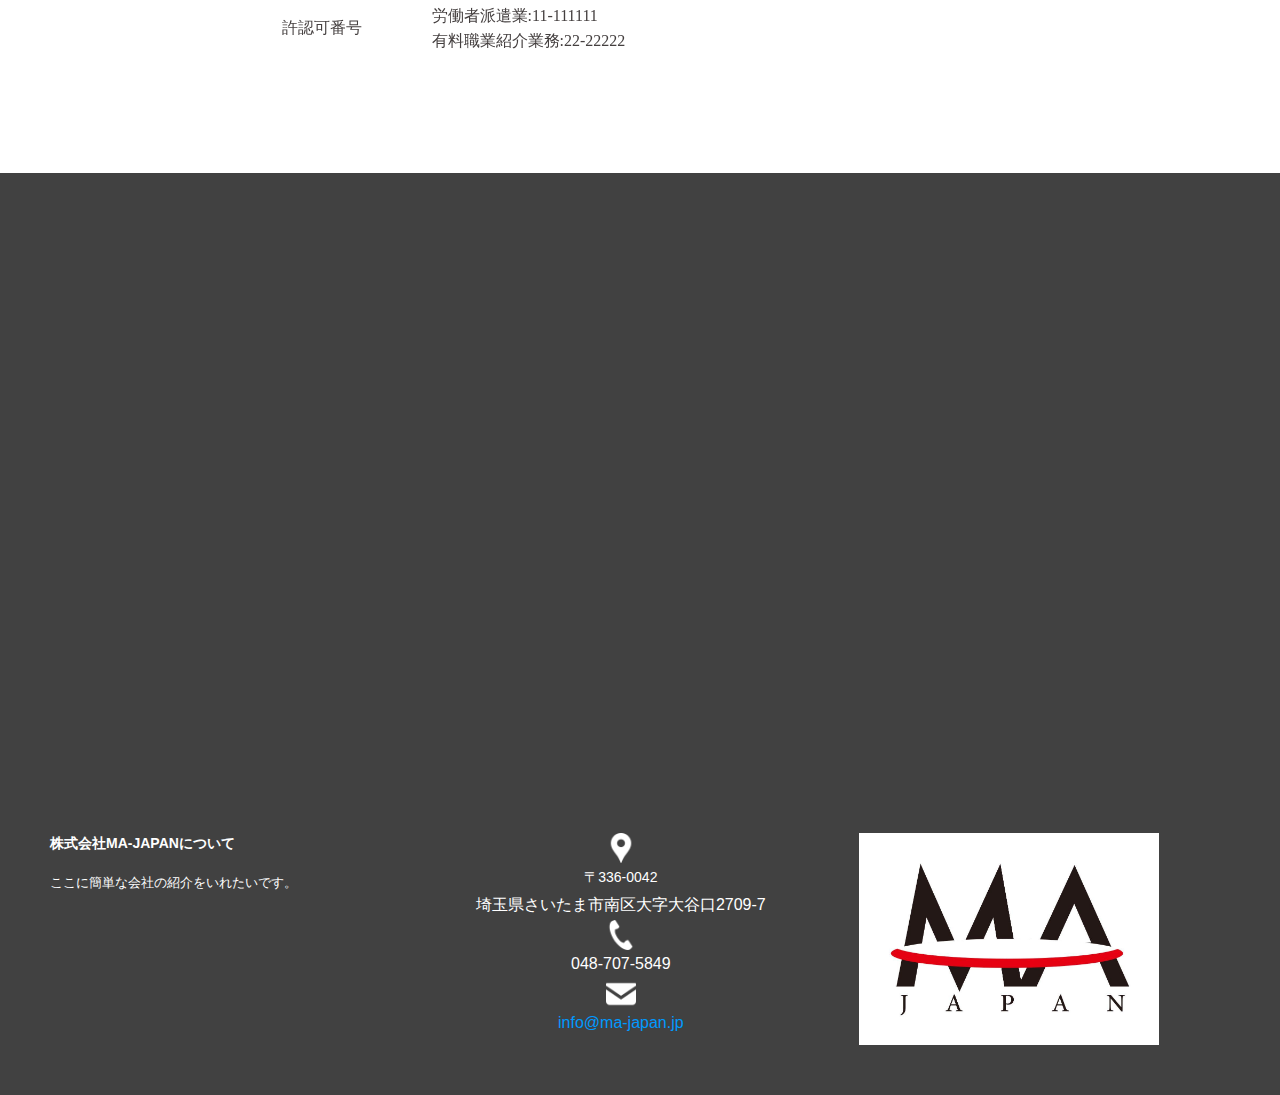
==== commit 4df5471b: "Update company.html" ====
--- a/company.html
+++ b/company.html
@@ -163,7 +163,7 @@
       </div>
       <img src="img/mail.png" alt="tel.png">
       <div id="icon">
-        <p><a href="#">info@ma-japan.jp</a></p>
+      <p><a href="mailto:info@ma-japan.jp">info@ma-japan.jp</a></p>
       </div>
     </div>
     <div class="footer-right col-md-4 col-sm-6">
--- a/css/company.css
+++ b/css/company.css
@@ -59,19 +59,20 @@
 /*--- ページ基本デザイン ---*/
 
 #main_company {
+	position: relative;
+}
+
+#main_company::before{
 	background-image: url(../img/markus-spiske-s7nlaF3kefg-unsplash.jpg);
 	background-size: cover;
 	background-position: center;
-	background-repeat: no-repeat;
+	content: "";
+	height: 100vh;
+	position: fixed;
+	top: 0;
+	left: 0;
 	width: 100%;
-	background-attachment: fixed;
-	height: 100%;
-	/* -webkit-filter: grayscale(100%);
-	-moz-filter: grayscale(100%);
-	-ms-filter: grayscale(100%);
-	-o-filter: grayscale(100%);
-	filter: grayscale(100%); */
-	position: relative;
+	z-index: -1;
 }
 
 #navi {
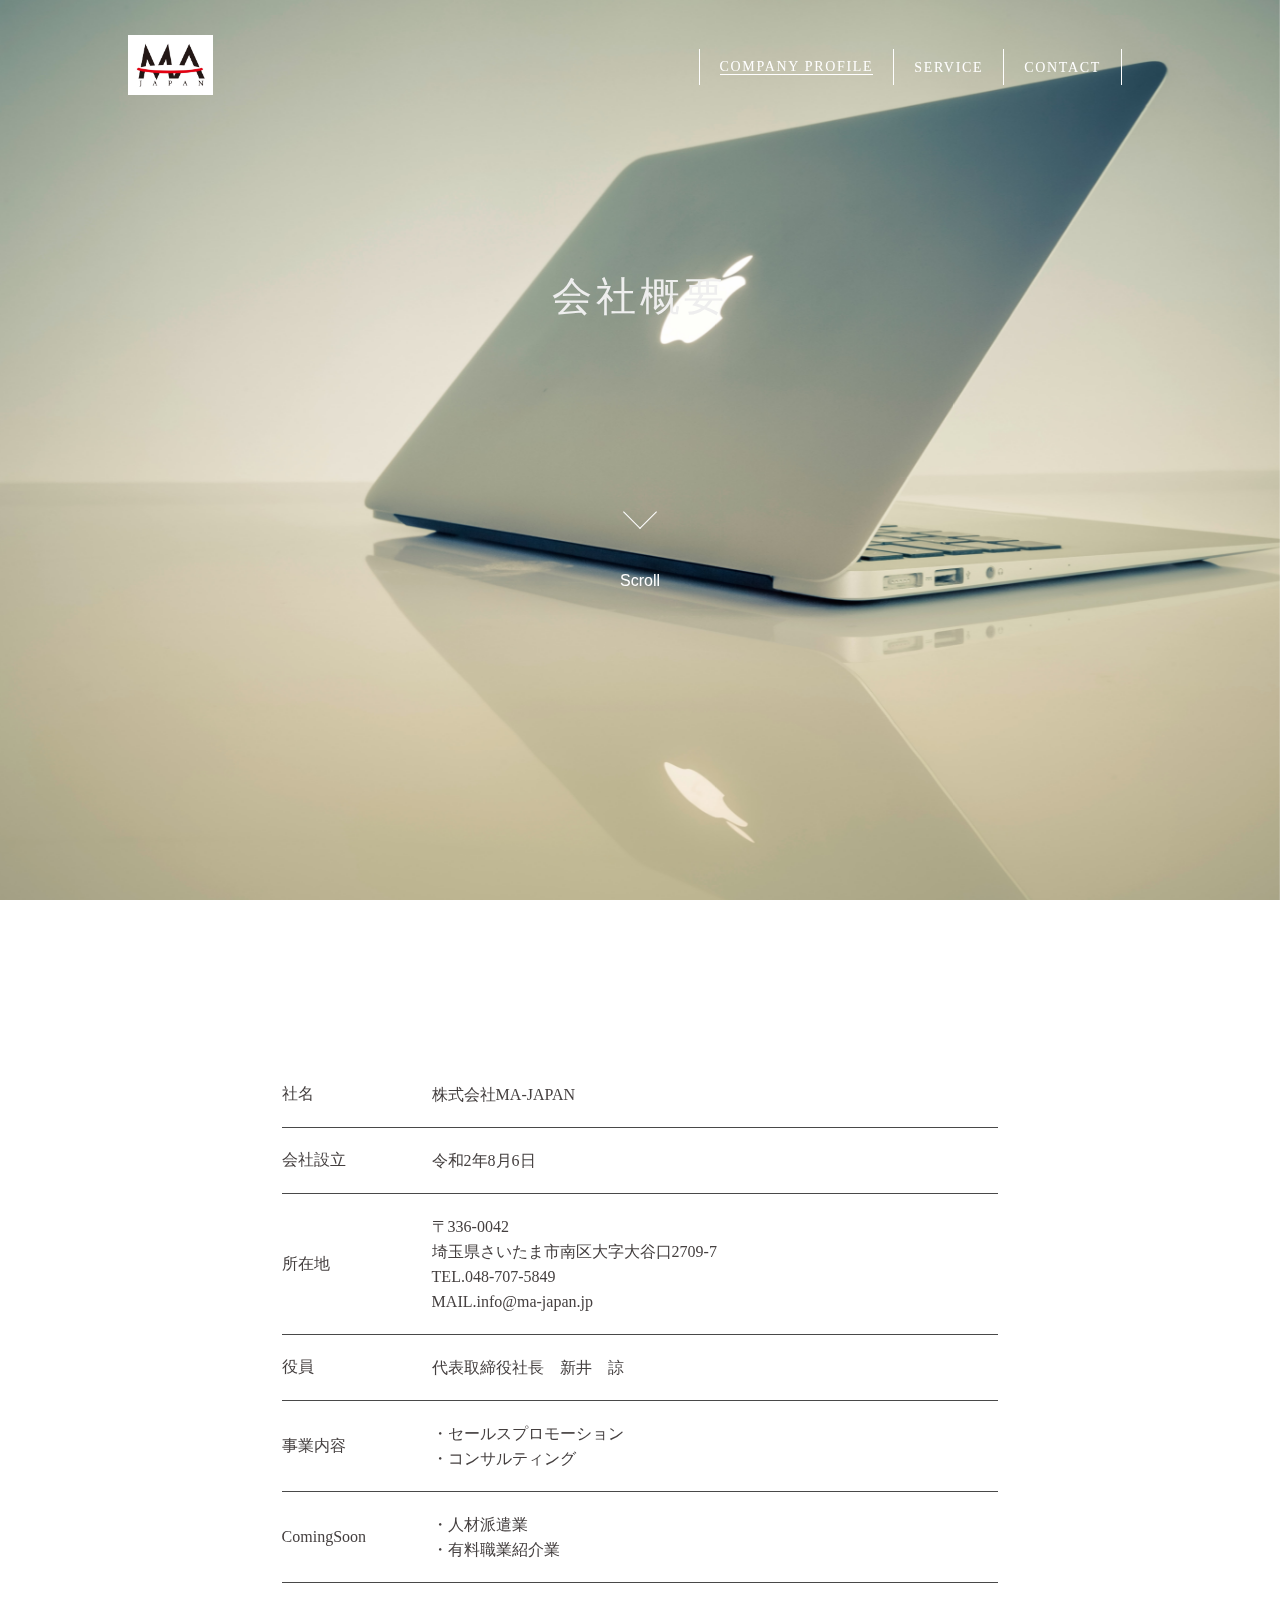
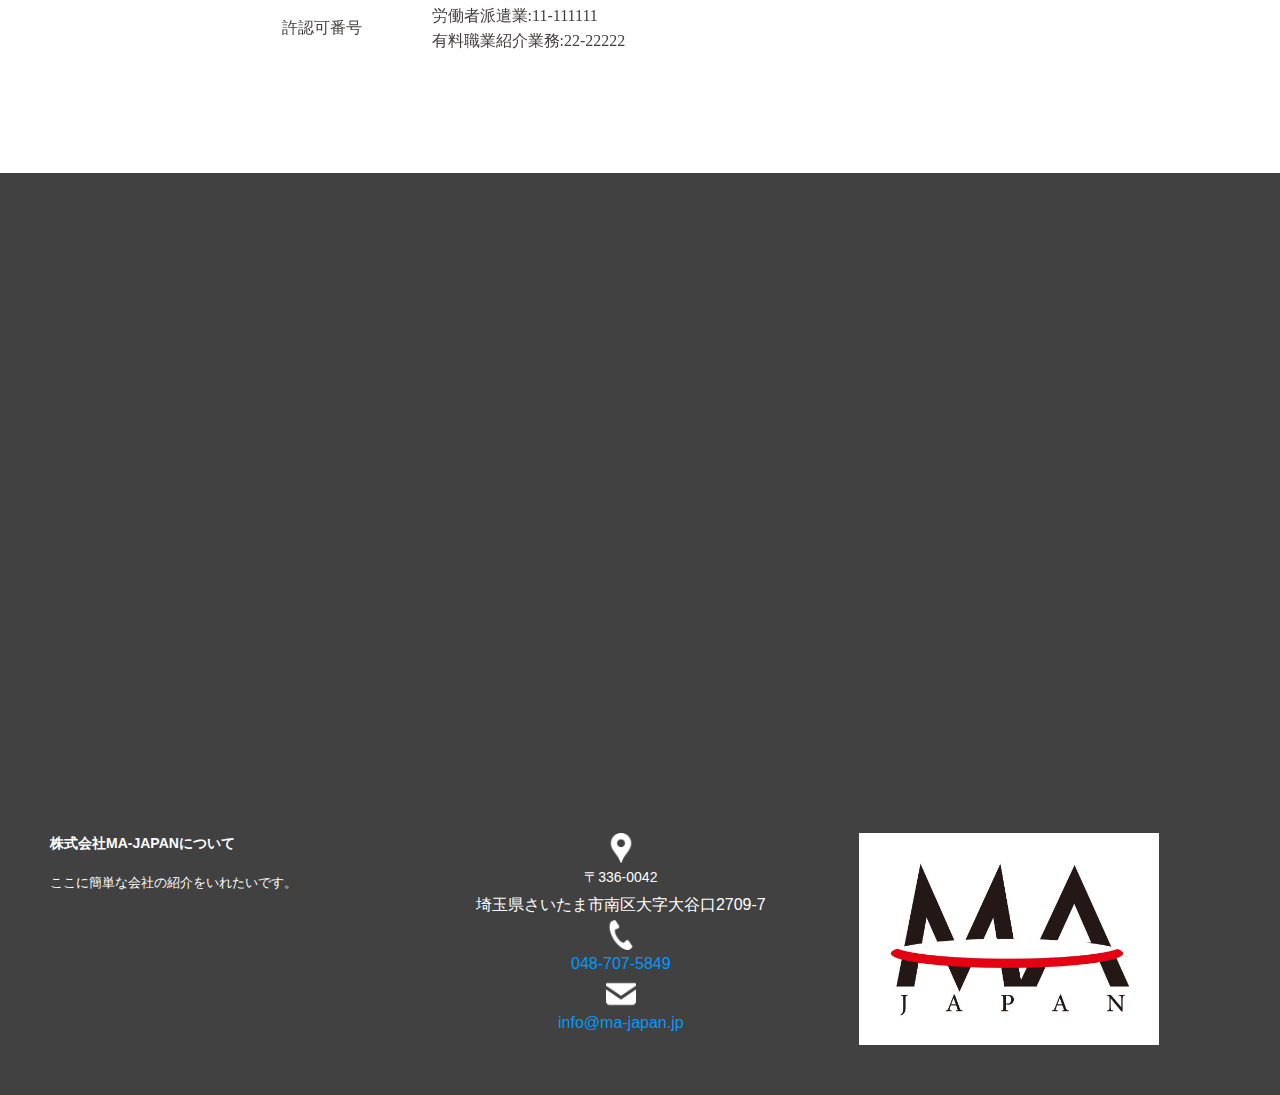
==== commit db8d3acd: "Update company.html" ====
--- a/company.html
+++ b/company.html
@@ -104,7 +104,7 @@
             <th>所在地</th>
             <td>〒336-0042<br>
               埼玉県さいたま市南区大字大谷口2709-7<br>
-              TEL.0048-707-5849<br>
+              TEL.048-707-5849<br>
               MAIL.info@ma-japan.jp</td>
             </tr>
             <tr>
@@ -159,7 +159,7 @@
       </div>
       <img src="img/tel.png" alt="tel.png">
       <div id="icon">
-        <p> 048-707-5849</p>
+        <p><a href="tel:048-707-5849">048-707-5849</a></p>
       </div>
       <img src="img/mail.png" alt="tel.png">
       <div id="icon">
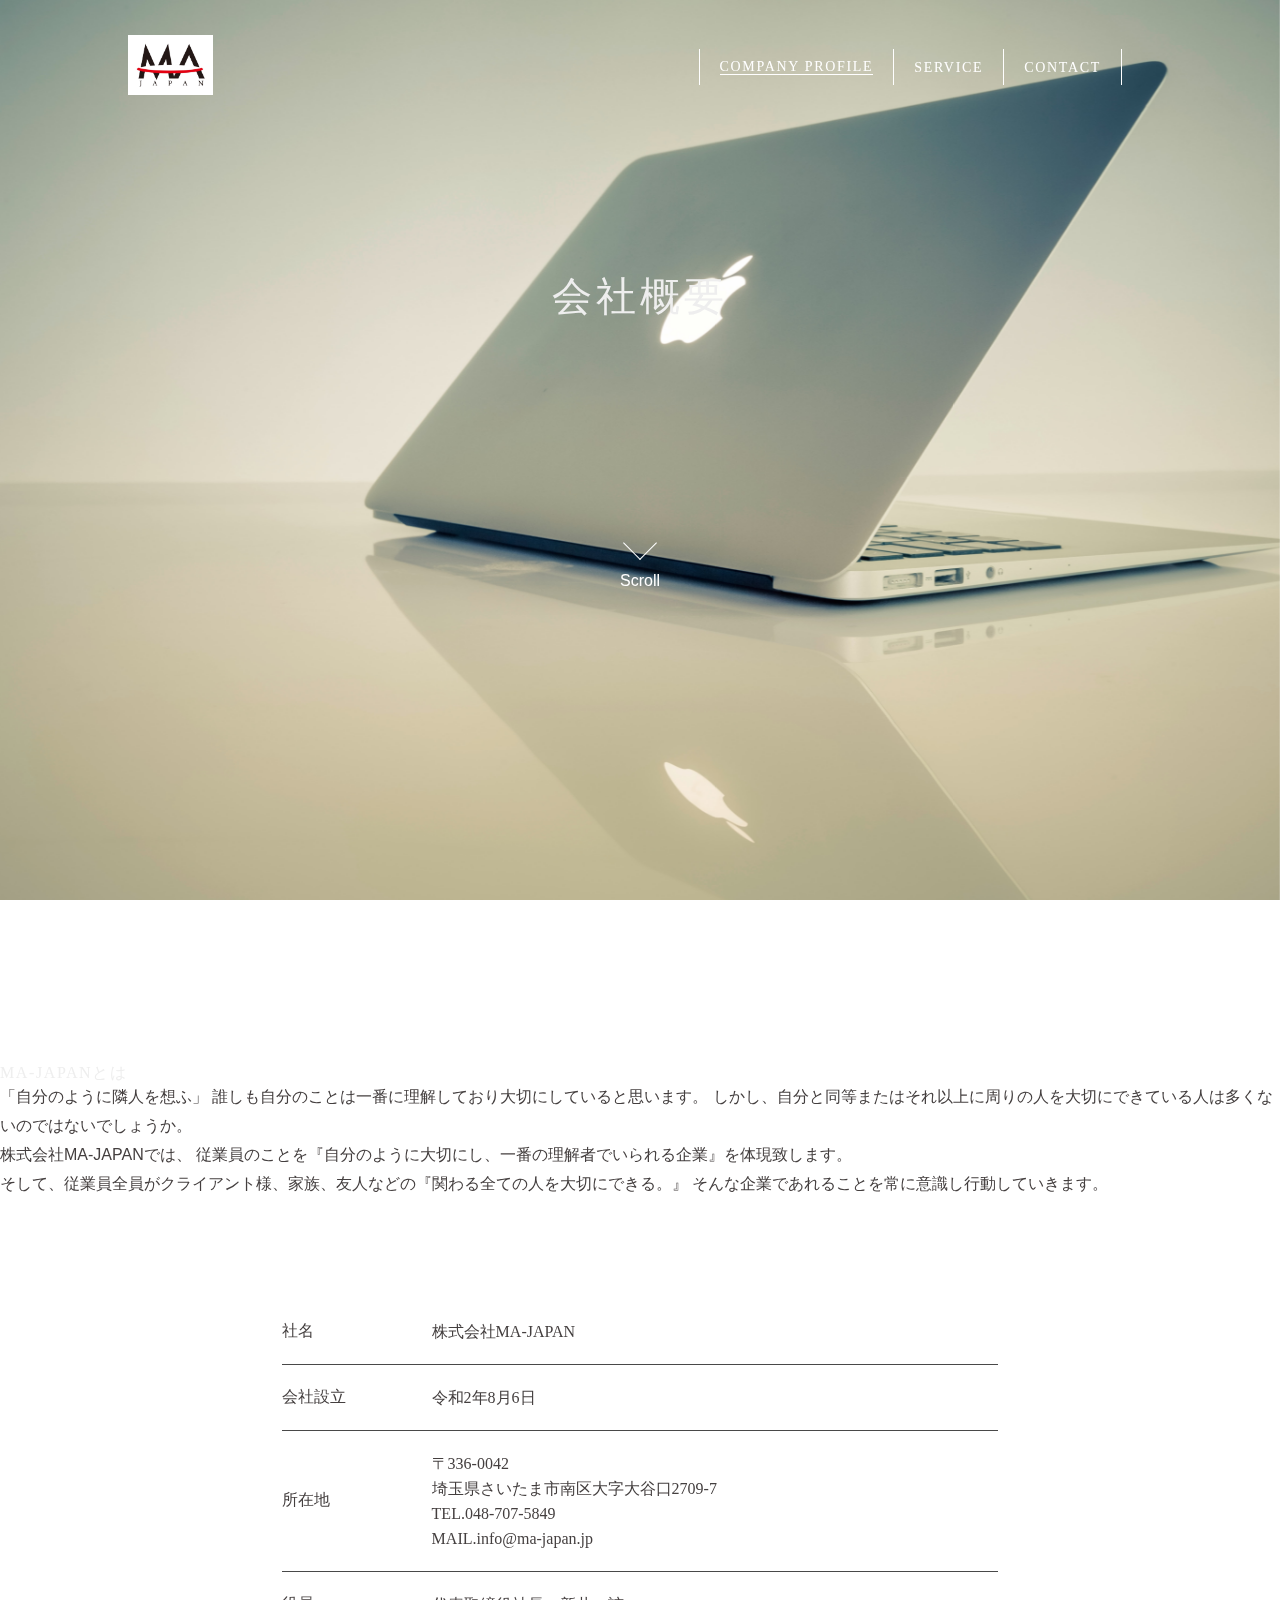
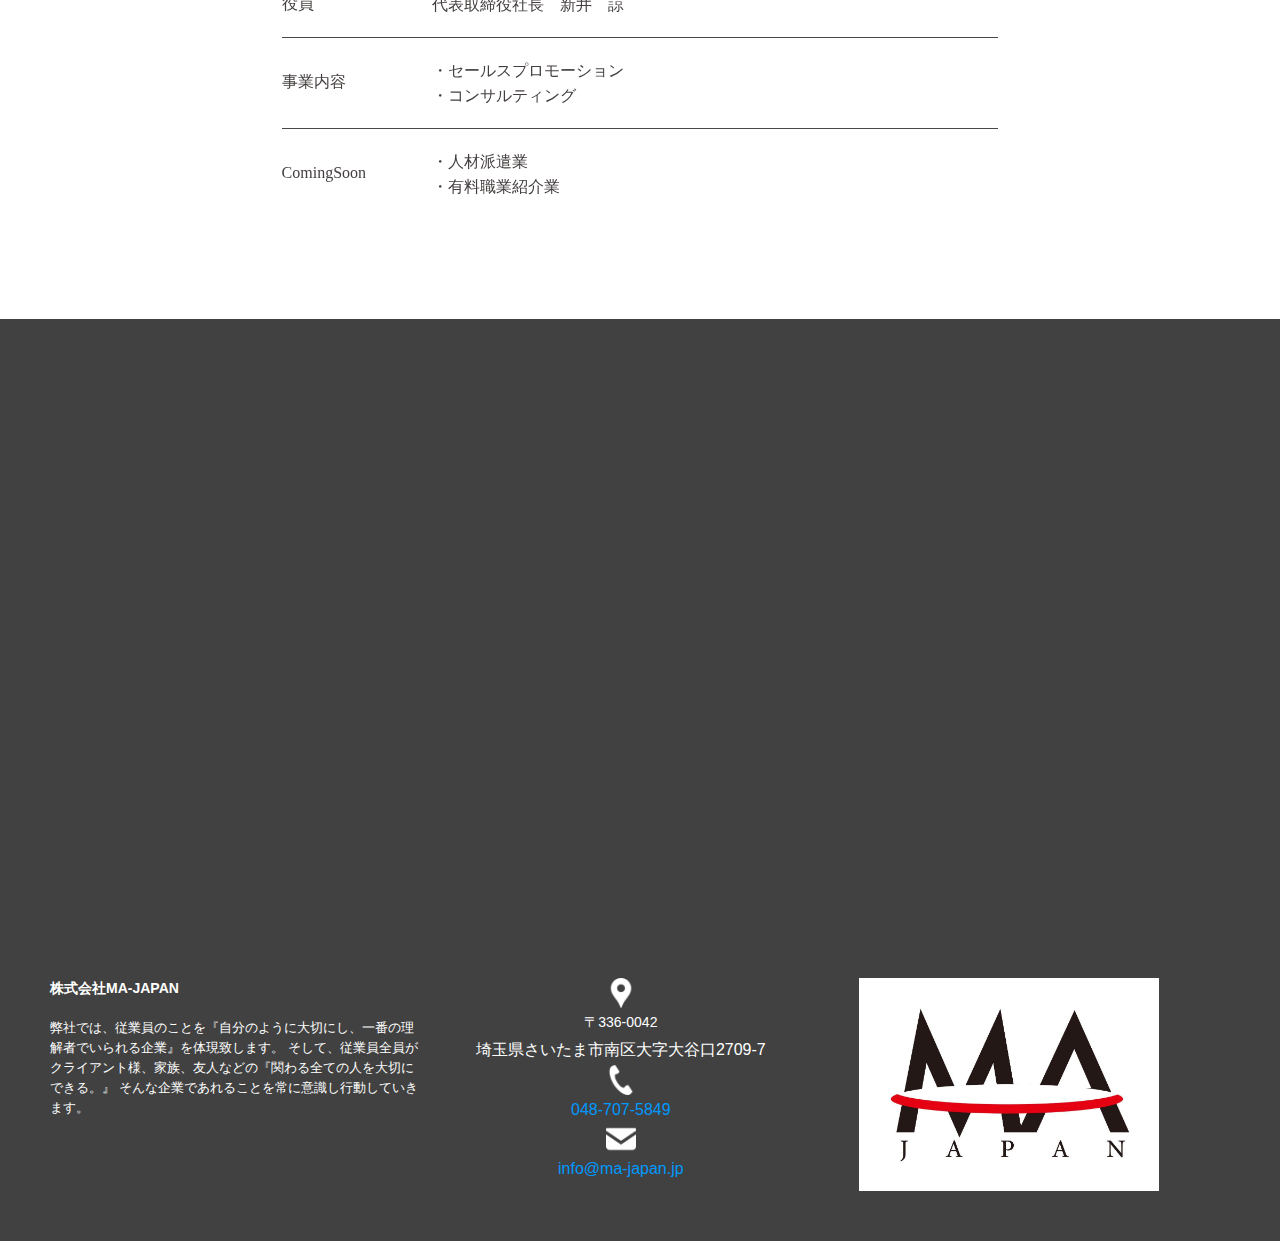
==== commit 1e73c6cb: "Update company.html" ====
--- a/company.html
+++ b/company.html
@@ -89,6 +89,19 @@
         <a href="#navi">Scroll<span></span></a>
       </div>
     </div>
+    <div id="copany_g">
+        <h3 class="border">MA-JAPANとは</h3>
+        <p>「自分のように隣人を想ふ」
+
+誰しも自分のことは一番に理解しており大切にしていると思います。
+しかし、自分と同等またはそれ以上に周りの人を大切にできている人は多くないのではないでしょうか。
+<br>
+株式会社MA-JAPANでは、
+従業員のことを『自分のように大切にし、一番の理解者でいられる企業』を体現致します。
+<br>
+そして、従業員全員がクライアント様、家族、友人などの『関わる全ての人を大切にできる。』
+そんな企業であれることを常に意識し行動していきます。</p>
+    </div>
     <div id="navi">
       <table>
         <tbody>
@@ -125,12 +138,12 @@
                 ・有料職業紹介業
               </td>
             </tr>
-            <tr>
+            <!-- <tr>
               <th>許認可番号</th>
               <td>労働者派遣業:11-111111<br>
                 有料職業紹介業務:22-22222
               </td>
-            </tr>
+            </tr> -->
           </tbody>
         </table>
       </div>
@@ -142,7 +155,10 @@
     <footer class="footer">
       <div class="footer-left col-md-4 col-sm-6">
         <p class="about">
-          <span>株式会社MA-JAPANについて</span> ここに簡単な会社の紹介をいれたいです。
+          <span>株式会社MA-JAPAN</span>
+        弊社では、従業員のことを『自分のように大切にし、一番の理解者でいられる企業』を体現致します。
+        そして、従業員全員がクライアント様、家族、友人などの『関わる全ての人を大切にできる。』
+        そんな企業であれることを常に意識し行動していきます。
         </p>
         <!-- <div class="icons">
         <a href="#"><i class="fa fa-facebook"></i></a>
@@ -163,7 +179,7 @@
       </div>
       <img src="img/mail.png" alt="tel.png">
       <div id="icon">
-      <p><a href="mailto:info@ma-japan.jp">info@ma-japan.jp</a></p>
+        <p><a href="mailto:info@ma-japan.jp">info@ma-japan.jp</a></p>
       </div>
     </div>
     <div class="footer-right col-md-4 col-sm-6">
